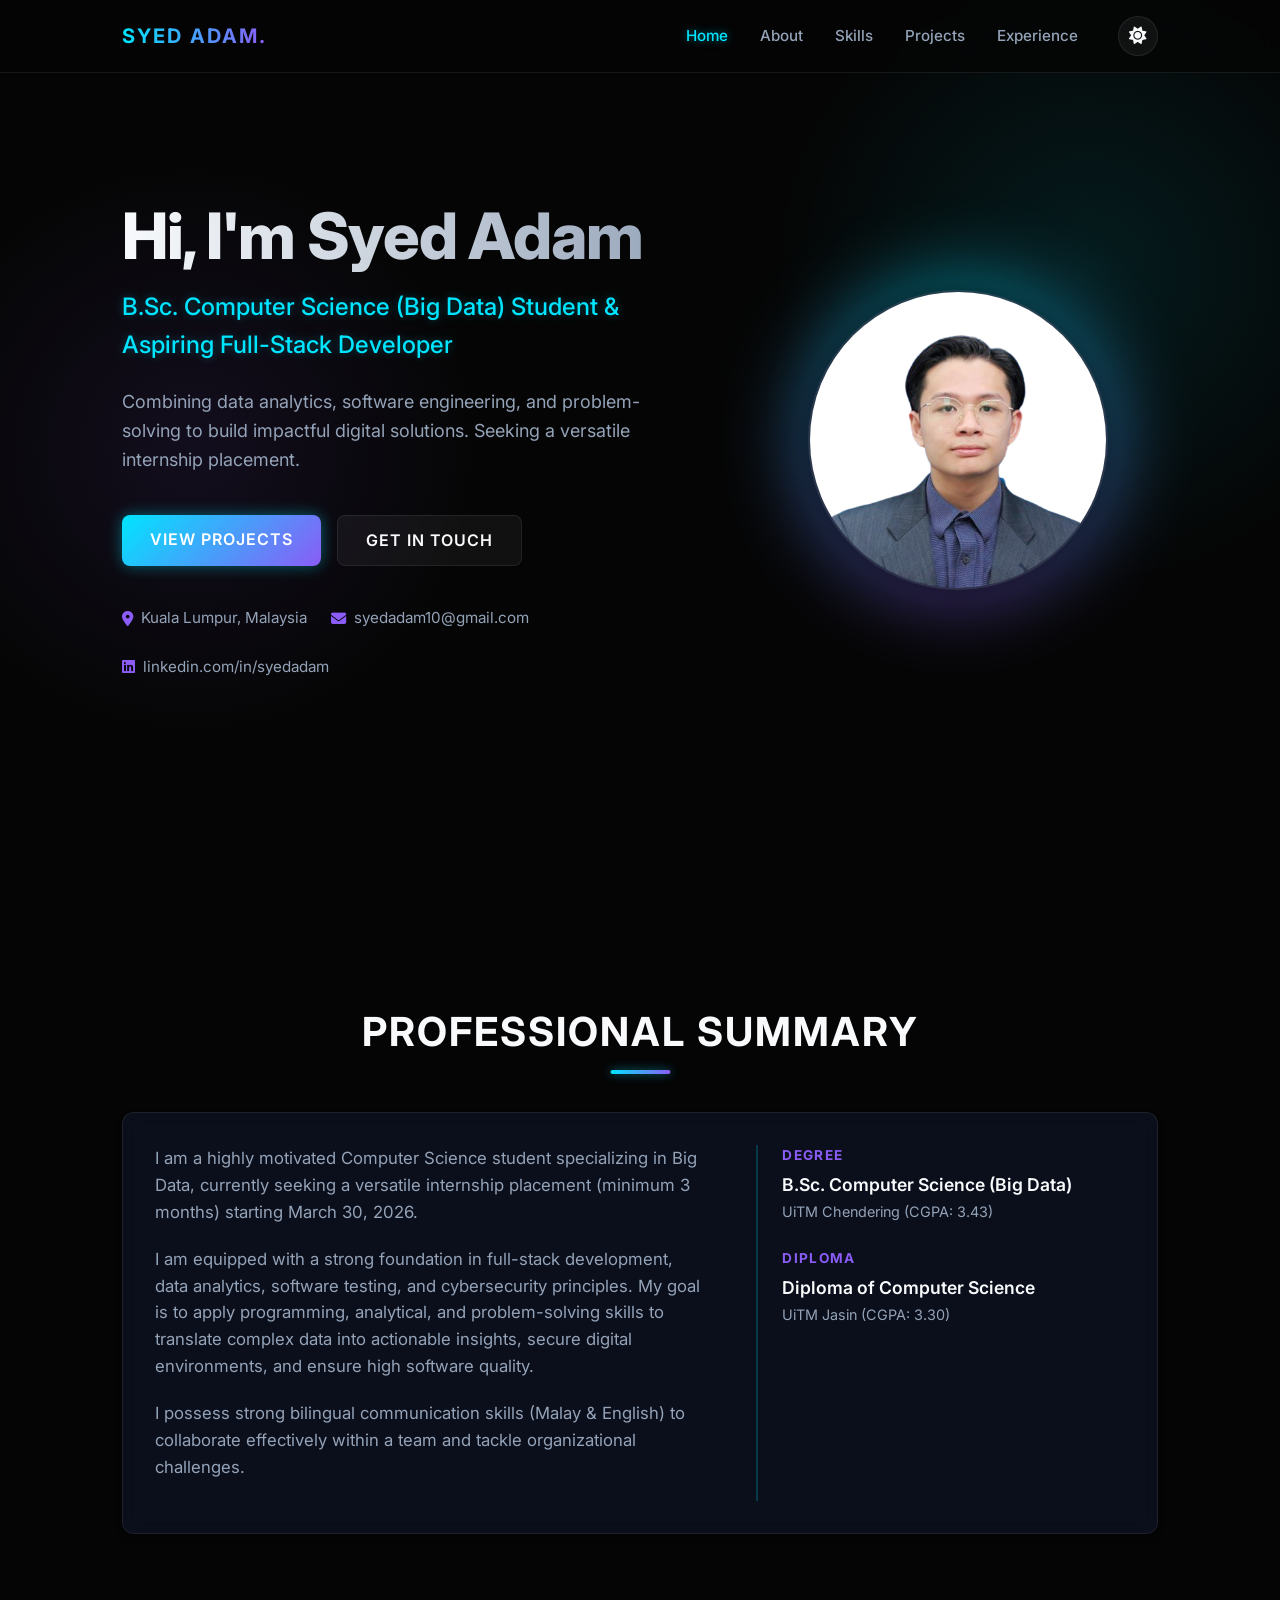
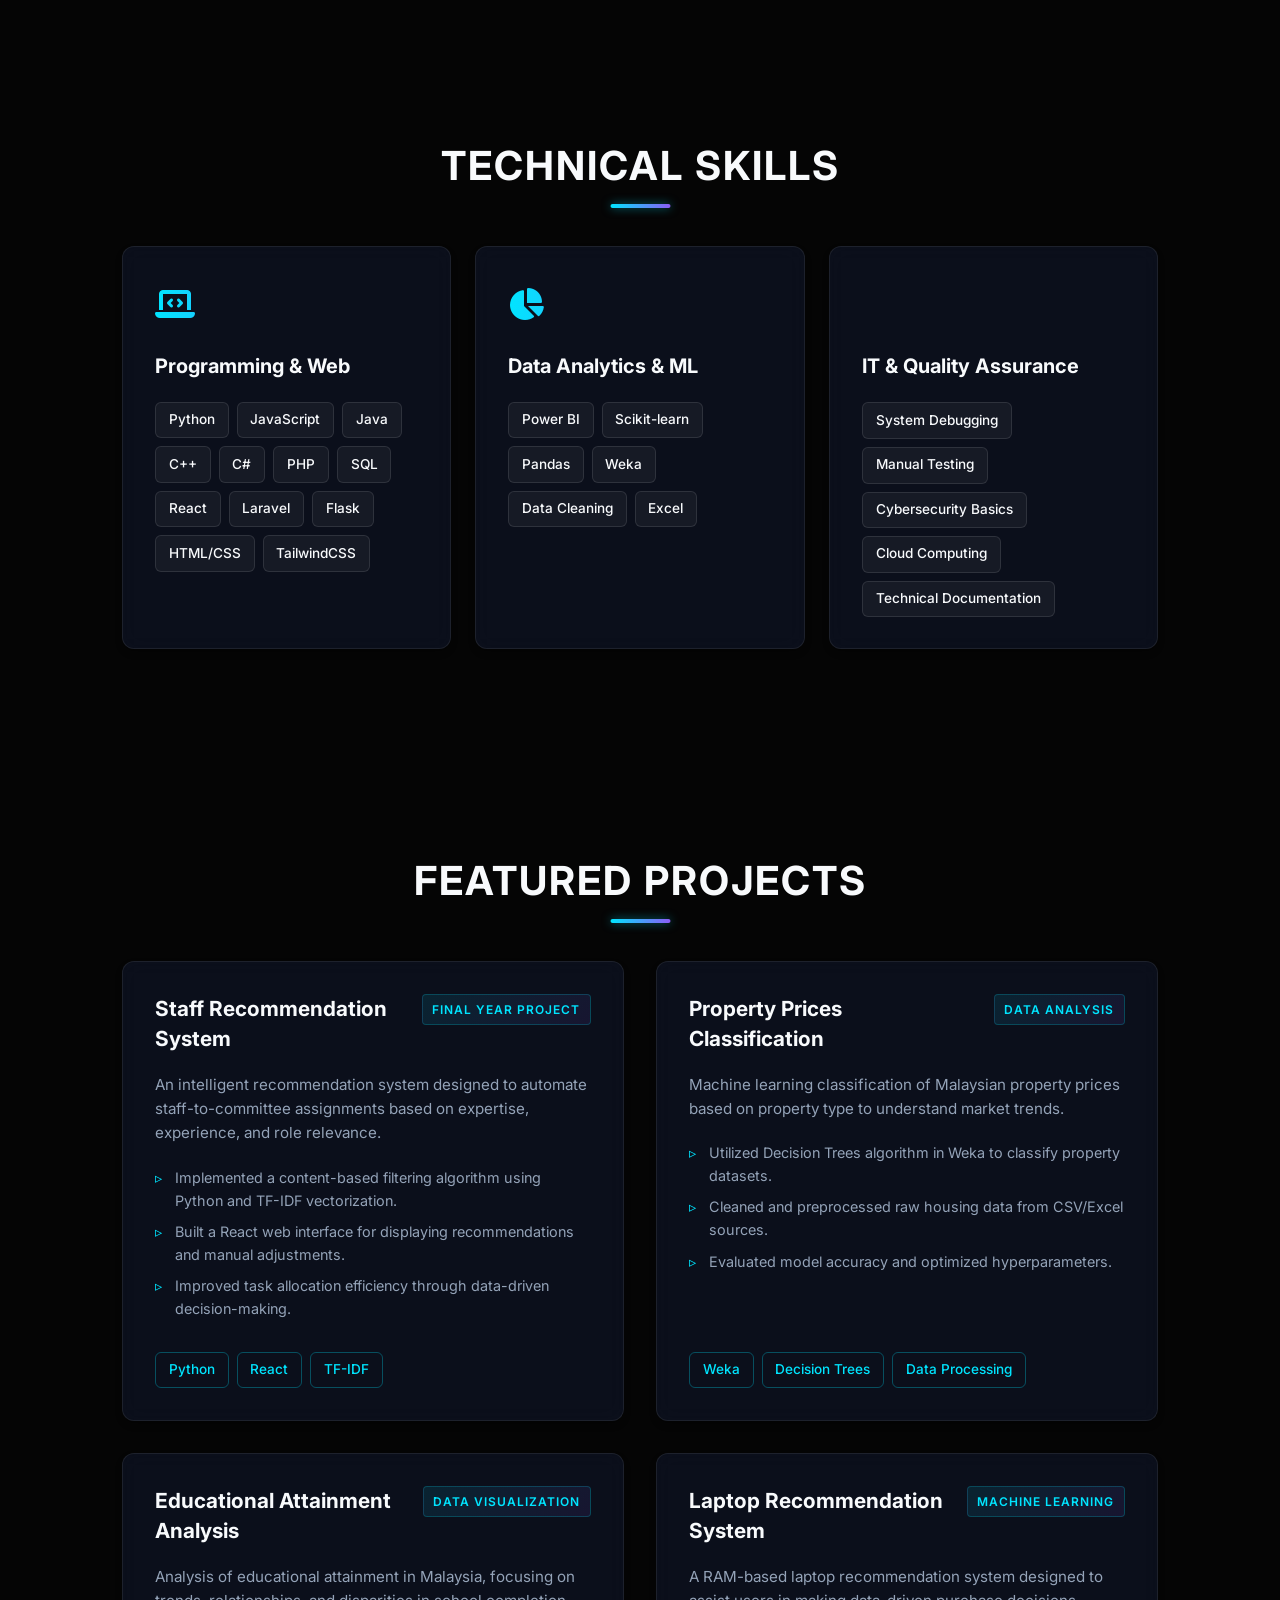
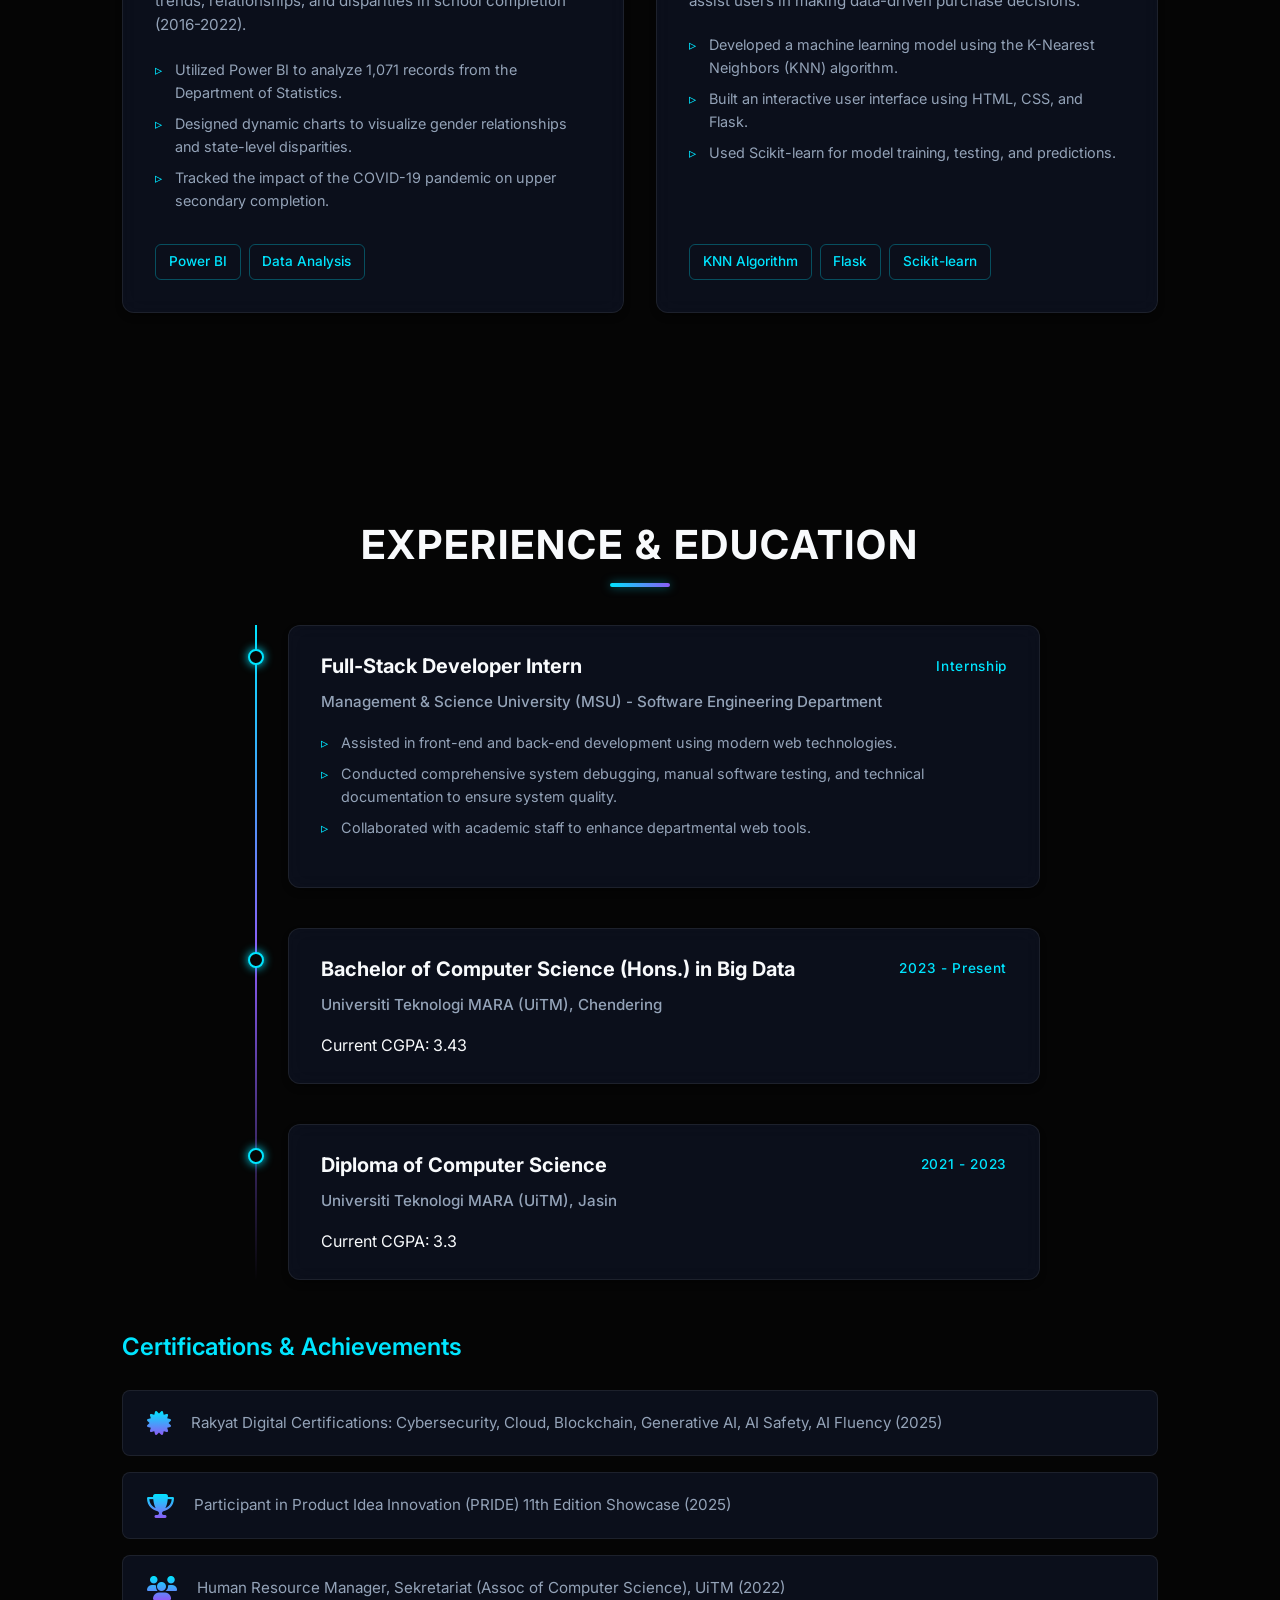
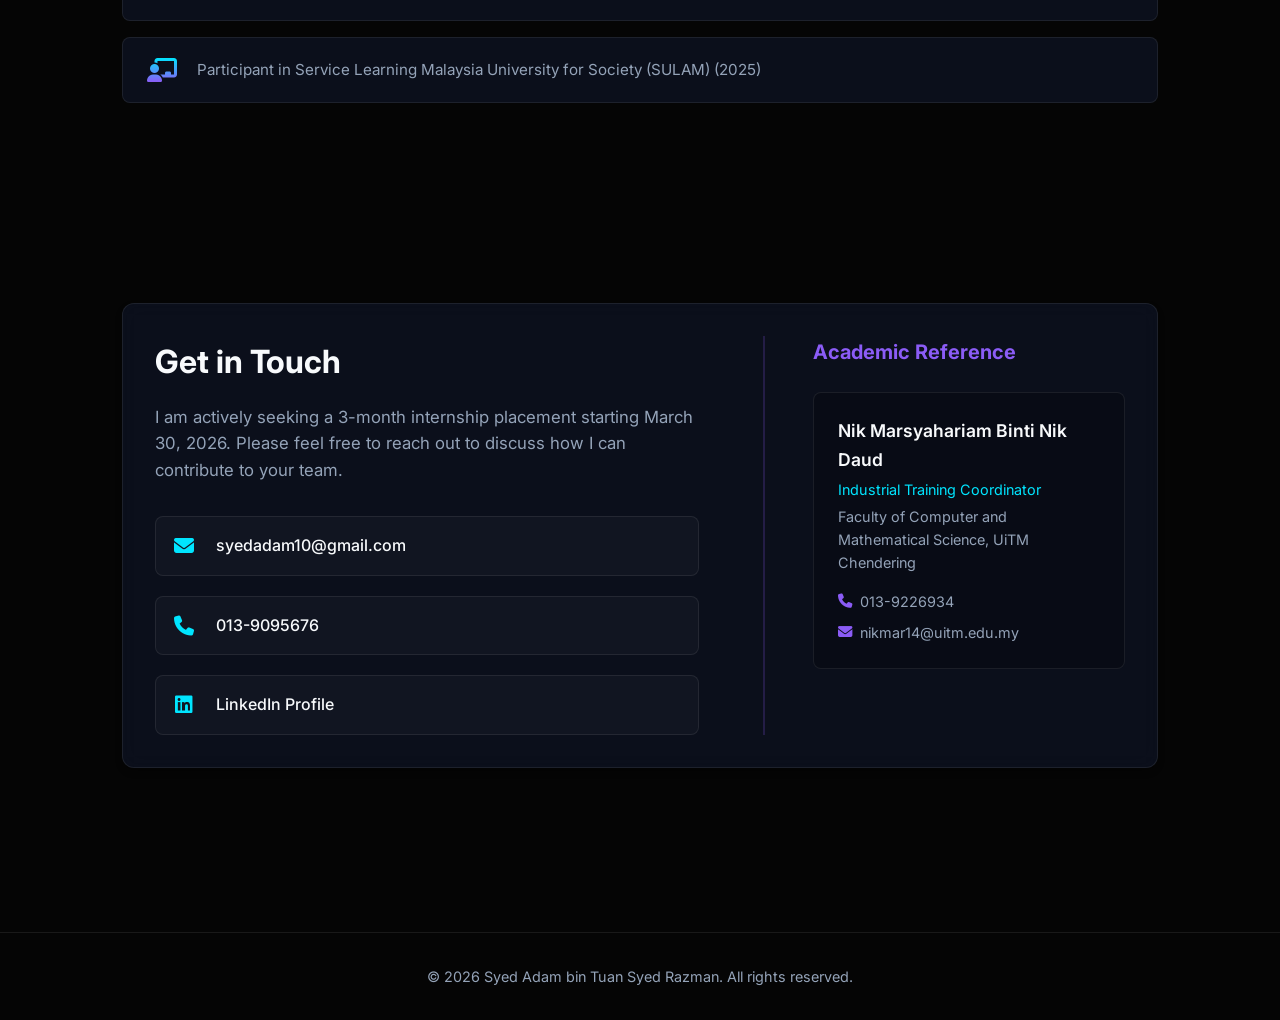
==== SyedPortfolio.html @ fad64c7c "Initial portfolio commit" ====
<!DOCTYPE html>
<html lang="en">

<head>
    <meta charset="UTF-8">
    <meta name="viewport" content="width=device-width, initial-scale=1.0">
    <title>Syed Adam | Software Engineer Portfolio</title>
    <link rel="preconnect" href="https://fonts.googleapis.com">
    <link rel="preconnect" href="https://fonts.gstatic.com" crossorigin>
    <link href="https://fonts.googleapis.com/css2?family=Inter:wght@300;400;500;600;700&display=swap" rel="stylesheet">
    <link rel="stylesheet" href="style.css">
    <link rel="stylesheet" href="https://cdnjs.cloudflare.com/ajax/libs/font-awesome/6.4.0/css/all.min.css">
</head>

<body>
    <nav class="navbar">
        <div class="nav-container">
            <div class="nav-logo">Syed Adam.</div>
            <div class="nav-menu">
                <ul class="nav-links">
                    <li><a href="#home" class="nav-item active" data-target="home">Home</a></li>
                    <li><a href="#about" class="nav-item" data-target="about">About</a></li>
                    <li><a href="#skills" class="nav-item" data-target="skills">Skills</a></li>
                    <li><a href="#projects" class="nav-item" data-target="projects">Projects</a></li>
                    <li><a href="#experience" class="nav-item" data-target="experience">Experience</a></li>
                </ul>
                <button id="theme-toggle" class="theme-toggle-btn" aria-label="Toggle Theme">
                    <i class="fa-solid fa-sun"></i>
                </button>
            </div>
        </div>
    </nav>

    <main class="container">

        <!-- HOME SECTION -->
        <section id="home" class="section hero-section">
            <div class="hero-container">
                <div class="hero-content">
                    <h1 class="hero-title">Hi, I'm Syed Adam</h1>
                    <h2 class="hero-subtitle">B.Sc. Computer Science (Big Data) Student & Aspiring Full-Stack Developer
                    </h2>
                    <p class="hero-description">
                        Combining data analytics, software engineering, and problem-solving to build impactful digital
                        solutions. Seeking a versatile internship placement.
                    </p>
                    <div class="hero-actions">
                        <a href="#projects" class="btn btn-primary">View Projects</a>
                        <a href="#contact" class="btn btn-secondary">Get in Touch</a>
                    </div>
                    <div class="hero-contact-info">
                        <span><i class="fa-solid fa-location-dot"></i> Kuala Lumpur, Malaysia</span>
                        <span><i class="fa-solid fa-envelope"></i> syedadam10@gmail.com</span>
                        <span><i class="fa-brands fa-linkedin"></i> linkedin.com/in/syedadam</span>
                    </div>
                </div>
                <div class="hero-image-wrapper">
                    <div class="hero-glow"></div>
                    <img src="Syed Picture.png" alt="Syed Adam" class="hero-profile-img"
                        onerror="this.src='https://ui-avatars.com/api/?name=Syed+Adam&background=0f172a&color=00e5ff&size=300'">
                </div>
            </div>
        </section>

        <!-- ABOUT SECTION -->
        <section id="about" class="section">
            <h2 class="section-title">Professional Summary</h2>
            <div class="card about-card">
                <div class="about-grid">
                    <div class="about-text">
                        <p>I am a highly motivated Computer Science student specializing in Big Data, currently seeking
                            a versatile internship placement (minimum 3 months) starting March 30, 2026.</p>
                        <p>I am equipped with a strong foundation in full-stack development, data analytics, software
                            testing, and cybersecurity principles. My goal is to apply programming, analytical, and
                            problem-solving skills to translate complex data into actionable insights, secure digital
                            environments, and ensure high software quality.</p>
                        <p>I possess strong bilingual communication skills (Malay & English) to collaborate effectively
                            within a team and tackle organizational challenges.</p>
                    </div>
                    <div class="about-stats">
                        <div class="stat-item">
                            <h3>Degree</h3>
                            <p>B.Sc. Computer Science (Big Data)</p>
                            <span>UiTM Chendering (CGPA: 3.43)</span>
                        </div>
                        <div class="stat-item">
                            <h3>Diploma</h3>
                            <p>Diploma of Computer Science</p>
                            <span>UiTM Jasin (CGPA: 3.30)</span>
                        </div>
                    </div>
                </div>
            </div>
        </section>

        <!-- SKILLS SECTION -->
        <section id="skills" class="section">
            <h2 class="section-title">Technical Skills</h2>
            <div class="skills-grid">
                <div class="card skill-card">
                    <div class="skill-icon"><i class="fa-solid fa-laptop-code"></i></div>
                    <h3>Programming & Web</h3>
                    <div class="tags">
                        <span class="tag">Python</span><span class="tag">JavaScript</span><span class="tag">Java</span>
                        <span class="tag">C++</span><span class="tag">C#</span><span class="tag">PHP</span>
                        <span class="tag">SQL</span><span class="tag">React</span><span class="tag">Laravel</span>
                        <span class="tag">Flask</span><span class="tag">HTML/CSS</span><span
                            class="tag">TailwindCSS</span>
                    </div>
                </div>
                <div class="card skill-card">
                    <div class="skill-icon"><i class="fa-solid fa-chart-pie"></i></div>
                    <h3>Data Analytics & ML</h3>
                    <div class="tags">
                        <span class="tag">Power BI</span><span class="tag">Scikit-learn</span>
                        <span class="tag">Pandas</span><span class="tag">Weka</span>
                        <span class="tag">Data Cleaning</span><span class="tag">Excel</span>
                    </div>
                </div>
                <div class="card skill-card">
                    <div class="skill-icon"><i class="fa-solid fa-shield-check"></i></div>
                    <h3>IT & Quality Assurance</h3>
                    <div class="tags">
                        <span class="tag">System Debugging</span><span class="tag">Manual Testing</span>
                        <span class="tag">Cybersecurity Basics</span><span class="tag">Cloud Computing</span>
                        <span class="tag">Technical Documentation</span>
                    </div>
                </div>
            </div>
        </section>

        <!-- PROJECTS SECTION -->
        <section id="projects" class="section">
            <h2 class="section-title">Featured Projects</h2>
            <div class="projects-grid">
                <div class="card project-card">
                    <div class="project-header">
                        <h3>Staff Recommendation System</h3>
                        <span class="project-role">Final Year Project</span>
                    </div>
                    <p class="project-desc">An intelligent recommendation system designed to automate staff-to-committee
                        assignments based on expertise, experience, and role relevance.</p>
                    <ul class="project-features">
                        <li>Implemented a content-based filtering algorithm using Python and TF-IDF vectorization.</li>
                        <li>Built a React web interface for displaying recommendations and manual adjustments.</li>
                        <li>Improved task allocation efficiency through data-driven decision-making.</li>
                    </ul>
                    <div class="tags mt-auto">
                        <span class="tag outline">Python</span><span class="tag outline">React</span><span
                            class="tag outline">TF-IDF</span>
                    </div>
                </div>

                <div class="card project-card">
                    <div class="project-header">
                        <h3>Property Prices Classification</h3>
                        <span class="project-role">Data Analysis</span>
                    </div>
                    <p class="project-desc">Machine learning classification of Malaysian property prices based on
                        property type to understand market trends.</p>
                    <ul class="project-features">
                        <li>Utilized Decision Trees algorithm in Weka to classify property datasets.</li>
                        <li>Cleaned and preprocessed raw housing data from CSV/Excel sources.</li>
                        <li>Evaluated model accuracy and optimized hyperparameters.</li>
                    </ul>
                    <div class="tags mt-auto">
                        <span class="tag outline">Weka</span><span class="tag outline">Decision Trees</span><span
                            class="tag outline">Data Processing</span>
                    </div>
                </div>

                <div class="card project-card">
                    <div class="project-header">
                        <h3>Educational Attainment Analysis</h3>
                        <span class="project-role">Data Visualization</span>
                    </div>
                    <p class="project-desc">Analysis of educational attainment in Malaysia, focusing on trends,
                        relationships, and disparities in school completion (2016-2022).</p>
                    <ul class="project-features">
                        <li>Utilized Power BI to analyze 1,071 records from the Department of Statistics.</li>
                        <li>Designed dynamic charts to visualize gender relationships and state-level disparities.</li>
                        <li>Tracked the impact of the COVID-19 pandemic on upper secondary completion.</li>
                    </ul>
                    <div class="tags mt-auto">
                        <span class="tag outline">Power BI</span><span class="tag outline">Data Analysis</span>
                    </div>
                </div>

                <div class="card project-card">
                    <div class="project-header">
                        <h3>Laptop Recommendation System</h3>
                        <span class="project-role">Machine Learning</span>
                    </div>
                    <p class="project-desc">A RAM-based laptop recommendation system designed to assist users in making
                        data-driven purchase decisions.</p>
                    <ul class="project-features">
                        <li>Developed a machine learning model using the K-Nearest Neighbors (KNN) algorithm.</li>
                        <li>Built an interactive user interface using HTML, CSS, and Flask.</li>
                        <li>Used Scikit-learn for model training, testing, and predictions.</li>
                    </ul>
                    <div class="tags mt-auto">
                        <span class="tag outline">KNN Algorithm</span><span class="tag outline">Flask</span><span
                            class="tag outline">Scikit-learn</span>
                    </div>
                </div>
            </div>
        </section>

        <!-- EXPERIENCE SECTION -->
        <section id="experience" class="section">
            <h2 class="section-title">Experience & Education</h2>

            <div class="timeline">
                <div class="timeline-item">
                    <div class="timeline-marker"></div>
                    <div class="card timeline-content">
                        <div class="timeline-header">
                            <h3>Full-Stack Developer Intern</h3>
                            <span class="timeline-date">Internship</span>
                        </div>
                        <p class="timeline-organization">Management & Science University (MSU) - Software Engineering
                            Department</p>
                        <ul class="project-features">
                            <li>Assisted in front-end and back-end development using modern web technologies.</li>
                            <li>Conducted comprehensive system debugging, manual software testing, and technical
                                documentation to ensure system quality.</li>
                            <li>Collaborated with academic staff to enhance departmental web tools.</li>
                        </ul>
                    </div>
                </div>

                <div class="timeline-item">
                    <div class="timeline-marker"></div>
                    <div class="card timeline-content">
                        <div class="timeline-header">
                            <h3>Bachelor of Computer Science (Hons.) in Big Data</h3>
                            <span class="timeline-date">2023 - Present</span>
                        </div>
                        <p class="timeline-organization">Universiti Teknologi MARA (UiTM), Chendering</p>
                        <p>Current CGPA: 3.43</p>
                    </div>
                </div>

                <div class="timeline-item">
                    <div class="timeline-marker"></div>
                    <div class="card timeline-content">
                        <div class="timeline-header">
                            <h3>Diploma of Computer Science</h3>
                            <span class="timeline-date">2021 - 2023</span>
                        </div>
                        <p class="timeline-organization">Universiti Teknologi MARA (UiTM), Jasin</p>
                        <p>Current CGPA: 3.3</p>
                    </div>
                </div>
            </div>

            <div class="achievements-container mt-4">
                <h3 class="subsection-title">Certifications & Achievements</h3>
                <div class="cert-grid">
                    <div class="cert-card">
                        <i class="fa-solid fa-certificate text-primary"></i>
                        <span>Rakyat Digital Certifications: Cybersecurity, Cloud, Blockchain, Generative AI, AI Safety,
                            AI Fluency (2025)</span>
                    </div>
                    <div class="cert-card">
                        <i class="fa-solid fa-trophy text-primary"></i>
                        <span>Participant in Product Idea Innovation (PRIDE) 11th Edition Showcase (2025)</span>
                    </div>
                    <div class="cert-card">
                        <i class="fa-solid fa-users text-primary"></i>
                        <span>Human Resource Manager, Sekretariat (Assoc of Computer Science), UiTM (2022)</span>
                    </div>
                    <div class="cert-card">
                        <i class="fa-solid fa-chalkboard-user text-primary"></i>
                        <span>Participant in Service Learning Malaysia University for Society (SULAM) (2025)</span>
                    </div>
                </div>
            </div>
        </section>

        <!-- CONTACT SECTION -->
        <section id="contact" class="section">
            <div class="contact-box card">
                <div class="contact-info">
                    <h2>Get in Touch</h2>
                    <p>I am actively seeking a 3-month internship placement starting March 30, 2026. Please feel free to
                        reach out to discuss how I can contribute to your team.</p>

                    <div class="contact-methods">
                        <a href="mailto:syedadam10@gmail.com" class="contact-method">
                            <i class="fa-solid fa-envelope"></i>
                            <span>syedadam10@gmail.com</span>
                        </a>
                        <div class="contact-method">
                            <i class="fa-solid fa-phone"></i>
                            <span>013-9095676</span>
                        </div>
                        <a href="https://linkedin.com/in/syedadam" class="contact-method">
                            <i class="fa-brands fa-linkedin"></i>
                            <span>LinkedIn Profile</span>
                        </a>
                    </div>
                </div>

                <div class="reference-info">
                    <h3>Academic Reference</h3>
                    <div class="ref-card">
                        <p class="ref-name">Nik Marsyahariam Binti Nik Daud</p>
                        <p class="ref-title">Industrial Training Coordinator</p>
                        <p class="ref-org">Faculty of Computer and Mathematical Science, UiTM Chendering</p>
                        <div class="ref-contact">
                            <span><i class="fa-solid fa-phone"></i> 013-9226934</span>
                            <span><i class="fa-solid fa-envelope"></i> nikmar14@uitm.edu.my</span>
                        </div>
                    </div>
                </div>
            </div>
        </section>

    </main>

    <footer class="footer">
        <div class="container footer-content">
            <p>&copy; 2026 Syed Adam bin Tuan Syed Razman. All rights reserved.</p>
        </div>
    </footer>

    <script src="script.js"></script>
</body>

</html>
---- style.css ----
:root {
    --bg-color: #050505;
    --surface-color: rgba(15, 23, 42, 0.6);
    --text-primary: #f8fafc;
    --text-secondary: #94a3b8;
    --primary-color: #00e5ff;
    --primary-hover: #00b4cc;
    --accent-color: #8b5cf6;
    --border-color: rgba(255, 255, 255, 0.08);
    --shadow-sm: 0 4px 6px rgba(0, 0, 0, 0.3);
    --shadow-md: 0 10px 15px -3px rgba(0, 0, 0, 0.5), 0 0 15px rgba(0, 229, 255, 0.1);
    --font-family: 'Inter', system-ui, -apple-system, sans-serif;
}

[data-theme="light"] {
    --bg-color: #f1f5f9;
    --surface-color: rgba(255, 255, 255, 0.7);
    --text-primary: #0f172a;
    --text-secondary: #475569;
    --primary-color: #0ea5e9;
    --primary-hover: #0284c7;
    --accent-color: #8b5cf6;
    --border-color: rgba(0, 0, 0, 0.08);
    --shadow-sm: 0 4px 6px rgba(0, 0, 0, 0.05);
    --shadow-md: 0 10px 15px -3px rgba(0, 0, 0, 0.1), 0 0 15px rgba(14, 165, 233, 0.15);
}

* {
    margin: 0;
    padding: 0;
    box-sizing: border-box;
    scroll-behavior: smooth;
}

body {
    background-color: var(--bg-color);
    background-image:
        radial-gradient(circle at 15% 50%, rgba(139, 92, 246, 0.1), transparent 25%),
        radial-gradient(circle at 85% 30%, rgba(0, 229, 255, 0.1), transparent 25%);
    background-attachment: fixed;
    color: var(--text-primary);
    font-family: var(--font-family);
    line-height: 1.6;
    -webkit-font-smoothing: antialiased;
    transition: background-color 0.5s ease, color 0.5s ease;
}

[data-theme="light"] body {
    background-image:
        radial-gradient(circle at 15% 50%, rgba(139, 92, 246, 0.05), transparent 25%),
        radial-gradient(circle at 85% 30%, rgba(14, 165, 233, 0.05), transparent 25%);
}

/* Navbar */
.navbar {
    position: fixed;
    top: 0;
    width: 100%;
    background-color: rgba(5, 5, 5, 0.7);
    backdrop-filter: blur(12px);
    -webkit-backdrop-filter: blur(12px);
    border-bottom: 1px solid var(--border-color);
    z-index: 100;
    transition: background-color 0.5s ease;
}

[data-theme="light"] .navbar {
    background-color: rgba(255, 255, 255, 0.7);
}

.nav-container {
    max-width: 1100px;
    margin: 0 auto;
    padding: 1rem 2rem;
    display: flex;
    justify-content: space-between;
    align-items: center;
}

.nav-logo {
    font-size: 1.25rem;
    font-weight: 700;
    color: var(--text-primary);
    text-transform: uppercase;
    letter-spacing: 2px;
    background: linear-gradient(to right, var(--primary-color), var(--accent-color));
    -webkit-background-clip: text;
    -webkit-text-fill-color: transparent;
}

.nav-menu {
    display: flex;
    align-items: center;
    gap: 2.5rem;
}

.nav-links {
    list-style: none;
    display: flex;
    gap: 2rem;
}

.nav-item {
    text-decoration: none;
    color: var(--text-secondary);
    font-weight: 500;
    font-size: 0.95rem;
    transition: color 0.3s ease, text-shadow 0.3s ease;
}

.nav-item:hover,
.nav-item.active {
    color: var(--primary-color);
    text-shadow: 0 0 8px rgba(0, 229, 255, 0.5);
}

[data-theme="light"] .nav-item:hover,
[data-theme="light"] .nav-item.active {
    text-shadow: none;
}

/* Theme Toggle Button */
.theme-toggle-btn {
    background: rgba(255, 255, 255, 0.05);
    border: 1px solid var(--border-color);
    color: var(--text-primary);
    width: 40px;
    height: 40px;
    border-radius: 50%;
    display: flex;
    justify-content: center;
    align-items: center;
    cursor: pointer;
    transition: all 0.3s ease;
    font-size: 1.1rem;
}

.theme-toggle-btn:hover {
    color: var(--primary-color);
    border-color: var(--primary-color);
    box-shadow: 0 0 10px rgba(0, 229, 255, 0.3);
}

[data-theme="light"] .theme-toggle-btn {
    background: rgba(0, 0, 0, 0.03);
}

[data-theme="light"] .theme-toggle-btn:hover {
    box-shadow: 0 0 10px rgba(14, 165, 233, 0.2);
}

/* Container & Sections */
.container {
    max-width: 1100px;
    margin: 0 auto;
    padding: 0 2rem;
}

.section {
    padding: 100px 0;
    min-height: auto;
    opacity: 0;
    transform: translateY(20px);
    transition: opacity 0.8s cubic-bezier(0.16, 1, 0.3, 1), transform 0.8s cubic-bezier(0.16, 1, 0.3, 1);
}

.section.visible {
    opacity: 1;
    transform: translateY(0);
}

.section-title {
    font-size: 2.5rem;
    font-weight: 700;
    margin-bottom: 3rem;
    color: var(--text-primary);
    text-align: center;
    text-transform: uppercase;
    letter-spacing: 2px;
    position: relative;
    display: inline-block;
    left: 50%;
    transform: translateX(-50%);
}

.section-title::after {
    content: '';
    position: absolute;
    bottom: -10px;
    left: 50%;
    transform: translateX(-50%);
    width: 60px;
    height: 4px;
    background: linear-gradient(to right, var(--primary-color), var(--accent-color));
    border-radius: 2px;
    box-shadow: 0 0 10px rgba(0, 229, 255, 0.5);
}

[data-theme="light"] .section-title::after {
    box-shadow: none;
}

.subsection-title {
    font-size: 1.5rem;
    font-weight: 600;
    margin-bottom: 1.5rem;
    color: var(--primary-color);
}

/* Cards (Glassmorphism) */
.card {
    background-color: var(--surface-color);
    backdrop-filter: blur(10px);
    -webkit-backdrop-filter: blur(10px);
    border: 1px solid var(--border-color);
    border-radius: 12px;
    padding: 2rem;
    box-shadow: var(--shadow-sm);
    transition: all 0.4s ease;
    position: relative;
    overflow: hidden;
}

.card::before {
    content: '';
    position: absolute;
    top: 0;
    left: 0;
    right: 0;
    bottom: 0;
    background: linear-gradient(135deg, rgba(255, 255, 255, 0.05), transparent);
    opacity: 0;
    transition: opacity 0.4s ease;
    z-index: 0;
    pointer-events: none;
}

[data-theme="light"] .card::before {
    background: linear-gradient(135deg, rgba(0, 0, 0, 0.02), transparent);
}

.card:hover {
    border-color: rgba(0, 229, 255, 0.3);
    box-shadow: 0 10px 30px rgba(0, 0, 0, 0.5), 0 0 15px rgba(0, 229, 255, 0.1);
    transform: translateY(-5px);
}

[data-theme="light"] .card:hover {
    border-color: var(--primary-color);
    box-shadow: 0 10px 25px rgba(0, 0, 0, 0.05);
}

.card:hover::before {
    opacity: 1;
}

.card>* {
    position: relative;
    z-index: 1;
}

/* Typography Utilities */
.text-primary {
    color: var(--primary-color);
}

.mt-4 {
    margin-top: 3rem;
}

.mt-auto {
    margin-top: auto;
}

/* Hero Section */
.hero-section {
    min-height: 100vh;
    display: flex;
    align-items: center;
    padding-top: 80px;
}

.hero-container {
    display: flex;
    align-items: center;
    justify-content: space-between;
    gap: 4rem;
    width: 100%;
}

.hero-content {
    flex: 1;
    max-width: 600px;
}

.hero-title {
    font-size: 4rem;
    font-weight: 800;
    letter-spacing: -0.02em;
    line-height: 1.1;
    margin-bottom: 1rem;
    background: linear-gradient(to right, var(--text-primary), var(--text-secondary));
    -webkit-background-clip: text;
    -webkit-text-fill-color: transparent;
}

.hero-subtitle {
    font-size: 1.5rem;
    font-weight: 500;
    color: var(--primary-color);
    margin-bottom: 1.5rem;
    text-shadow: 0 0 10px rgba(0, 229, 255, 0.3);
}

[data-theme="light"] .hero-subtitle {
    text-shadow: none;
}

.hero-description {
    font-size: 1.125rem;
    color: var(--text-secondary);
    margin-bottom: 2.5rem;
    max-width: 600px;
}

.hero-actions {
    display: flex;
    gap: 1rem;
    margin-bottom: 2.5rem;
}

.btn {
    display: inline-block;
    padding: 0.75rem 1.75rem;
    border-radius: 8px;
    font-weight: 600;
    text-decoration: none;
    transition: all 0.3s ease;
    font-size: 1rem;
    text-transform: uppercase;
    letter-spacing: 1px;
}

.btn-primary {
    background: linear-gradient(135deg, var(--primary-color), var(--accent-color));
    color: #fff;
    border: none;
    box-shadow: 0 0 15px rgba(0, 229, 255, 0.4);
}

[data-theme="light"] .btn-primary {
    box-shadow: 0 4px 15px rgba(14, 165, 233, 0.3);
}

.btn-primary:hover {
    box-shadow: 0 0 25px rgba(0, 229, 255, 0.6);
    transform: translateY(-2px);
    color: #fff;
}

[data-theme="light"] .btn-primary:hover {
    box-shadow: 0 6px 20px rgba(14, 165, 233, 0.4);
}

.btn-secondary {
    background-color: rgba(255, 255, 255, 0.05);
    color: var(--text-primary);
    border: 1px solid var(--border-color);
    backdrop-filter: blur(5px);
}

.btn-secondary:hover {
    background-color: rgba(255, 255, 255, 0.1);
    border-color: var(--primary-color);
    color: var(--primary-color);
    transform: translateY(-2px);
    box-shadow: 0 0 15px rgba(0, 229, 255, 0.2);
}

[data-theme="light"] .btn-secondary {
    background-color: rgba(0, 0, 0, 0.03);
}

[data-theme="light"] .btn-secondary:hover {
    background-color: rgba(0, 0, 0, 0.05);
    box-shadow: none;
}

.hero-contact-info {
    display: flex;
    flex-wrap: wrap;
    gap: 1.5rem;
    color: var(--text-secondary);
    font-size: 0.95rem;
}

.hero-contact-info span {
    display: flex;
    align-items: center;
    gap: 0.5rem;
    transition: color 0.3s ease;
}

.hero-contact-info span:hover {
    color: var(--primary-color);
}

.hero-contact-info i {
    color: var(--accent-color);
}

/* Hero Image Wrapper */
.hero-image-wrapper {
    position: relative;
    flex: 1;
    display: flex;
    justify-content: center;
    align-items: center;
    max-width: 400px;
}

.hero-glow {
    position: absolute;
    width: 320px;
    height: 320px;
    background: conic-gradient(from 0deg, var(--primary-color), var(--accent-color), var(--primary-color));
    border-radius: 50%;
    z-index: 0;
    filter: blur(40px);
    opacity: 0.5;
    animation: spinGlow 10s linear infinite;
}

[data-theme="light"] .hero-glow {
    opacity: 0.2;
}

.hero-profile-img {
    position: relative;
    width: 300px;
    height: 300px;
    border-radius: 50%;
    object-fit: cover;
    z-index: 1;
    border: 2px solid rgba(255, 255, 255, 0.1);
    box-shadow: 0 0 20px rgba(0, 0, 0, 0.5);
    background-color: var(--surface-color);
}

[data-theme="light"] .hero-profile-img {
    border: 2px solid var(--border-color);
    box-shadow: 0 10px 25px rgba(0, 0, 0, 0.1);
}

@keyframes spinGlow {
    0% {
        transform: rotate(0deg);
    }

    100% {
        transform: rotate(360deg);
    }
}

/* About Section */
.about-grid {
    display: grid;
    grid-template-columns: 3fr 2fr;
    gap: 3rem;
}

.about-text p {
    margin-bottom: 1.25rem;
    color: var(--text-secondary);
    font-size: 1.05rem;
}

.about-stats {
    display: flex;
    flex-direction: column;
    gap: 1.5rem;
    border-left: 2px solid rgba(0, 229, 255, 0.2);
    padding-left: 1.5rem;
}

[data-theme="light"] .about-stats {
    border-left-color: var(--border-color);
}

.stat-item h3 {
    font-size: 0.85rem;
    text-transform: uppercase;
    letter-spacing: 0.1em;
    color: var(--accent-color);
    margin-bottom: 0.25rem;
}

.stat-item p {
    font-weight: 600;
    font-size: 1.1rem;
    color: var(--text-primary);
}

.stat-item span {
    font-size: 0.9rem;
    color: var(--text-secondary);
}

/* Skills Section */
.skills-grid {
    display: grid;
    grid-template-columns: repeat(auto-fit, minmax(300px, 1fr));
    gap: 1.5rem;
}

.skill-card {
    display: flex;
    flex-direction: column;
}

.skill-icon {
    font-size: 2rem;
    background: linear-gradient(to right, var(--primary-color), var(--accent-color));
    -webkit-background-clip: text;
    -webkit-text-fill-color: transparent;
    margin-bottom: 1.25rem;
    display: inline-block;
}

.skill-card h3 {
    font-size: 1.25rem;
    margin-bottom: 1.25rem;
    color: var(--text-primary);
}

.tags {
    display: flex;
    flex-wrap: wrap;
    gap: 0.5rem;
}

.tag {
    background-color: rgba(255, 255, 255, 0.05);
    color: var(--text-primary);
    padding: 0.4rem 0.8rem;
    border-radius: 6px;
    font-size: 0.85rem;
    font-weight: 500;
    border: 1px solid rgba(255, 255, 255, 0.1);
    transition: all 0.3s ease;
}

[data-theme="light"] .tag {
    background-color: rgba(0, 0, 0, 0.03);
    border-color: rgba(0, 0, 0, 0.1);
}

.tag:hover {
    background-color: rgba(0, 229, 255, 0.1);
    border-color: var(--primary-color);
    color: var(--primary-color);
    box-shadow: 0 0 10px rgba(0, 229, 255, 0.2);
}

[data-theme="light"] .tag:hover {
    box-shadow: none;
    background-color: rgba(14, 165, 233, 0.1);
}

.tag.outline {
    background-color: transparent;
    color: var(--primary-color);
    border-color: rgba(0, 229, 255, 0.3);
}

[data-theme="light"] .tag.outline {
    border-color: var(--primary-color);
}

.tag.outline:hover {
    background-color: rgba(0, 229, 255, 0.1);
    box-shadow: 0 0 10px rgba(0, 229, 255, 0.2);
}

[data-theme="light"] .tag.outline:hover {
    box-shadow: none;
    background-color: rgba(14, 165, 233, 0.1);
}

/* Projects Section */
.projects-grid {
    display: grid;
    grid-template-columns: repeat(auto-fit, minmax(350px, 1fr));
    gap: 2rem;
}

.project-card {
    display: flex;
    flex-direction: column;
    height: 100%;
}

.project-header {
    display: flex;
    justify-content: space-between;
    align-items: flex-start;
    margin-bottom: 1.25rem;
}

.project-header h3 {
    font-size: 1.3rem;
    line-height: 1.4;
    color: var(--text-primary);
}

.project-role {
    font-size: 0.75rem;
    padding: 0.3rem 0.6rem;
    background: linear-gradient(135deg, rgba(0, 229, 255, 0.1), rgba(139, 92, 246, 0.1));
    color: var(--primary-color);
    border: 1px solid rgba(0, 229, 255, 0.2);
    border-radius: 4px;
    font-weight: 600;
    white-space: nowrap;
    margin-left: 1rem;
    text-transform: uppercase;
    letter-spacing: 1px;
}

[data-theme="light"] .project-role {
    border-color: rgba(14, 165, 233, 0.2);
}

.project-desc {
    color: var(--text-secondary);
    margin-bottom: 1.25rem;
    font-size: 0.95rem;
}

.project-features {
    padding-left: 1.25rem;
    margin-bottom: 1.5rem;
    color: var(--text-secondary);
    font-size: 0.9rem;
}

.project-features li {
    margin-bottom: 0.5rem;
    position: relative;
    list-style-type: none;
}

.project-features li::before {
    content: '▹';
    position: absolute;
    left: -1.25rem;
    color: var(--primary-color);
}

/* Experience / Timeline Section */
.timeline {
    position: relative;
    max-width: 800px;
    margin: 0 auto;
}

.timeline::before {
    content: '';
    position: absolute;
    top: 0;
    bottom: 0;
    left: 15px;
    width: 2px;
    background: linear-gradient(to bottom, var(--primary-color), var(--accent-color), transparent);
}

.timeline-item {
    position: relative;
    padding-left: 3rem;
    margin-bottom: 2.5rem;
}

.timeline-item:last-child {
    margin-bottom: 0;
}

.timeline-marker {
    position: absolute;
    left: 8px;
    top: 24px;
    width: 16px;
    height: 16px;
    border-radius: 50%;
    background-color: var(--bg-color);
    border: 2px solid var(--primary-color);
    box-shadow: 0 0 10px var(--primary-color);
    z-index: 1;
}

[data-theme="light"] .timeline-marker {
    box-shadow: none;
}

.timeline-content {
    padding: 1.5rem 2rem;
}

.timeline-header {
    display: flex;
    justify-content: space-between;
    align-items: center;
    margin-bottom: 0.5rem;
}

.timeline-header h3 {
    font-size: 1.25rem;
    color: var(--text-primary);
}

.timeline-date {
    font-size: 0.85rem;
    color: var(--primary-color);
    font-weight: 500;
    letter-spacing: 0.05em;
}

.timeline-organization {
    color: var(--text-secondary);
    font-weight: 500;
    margin-bottom: 1rem;
    font-size: 0.95rem;
}

/* Certifications */
.cert-grid {
    display: grid;
    grid-template-columns: 1fr;
    gap: 1rem;
}

.cert-card {
    display: flex;
    align-items: center;
    gap: 1.25rem;
    background-color: var(--surface-color);
    border: 1px solid var(--border-color);
    padding: 1.25rem 1.5rem;
    border-radius: 8px;
    color: var(--text-secondary);
    font-size: 0.95rem;
    transition: all 0.3s ease;
}

.cert-card:hover {
    border-color: rgba(139, 92, 246, 0.4);
    box-shadow: 0 0 15px rgba(139, 92, 246, 0.1);
    transform: translateX(5px);
}

[data-theme="light"] .cert-card:hover {
    box-shadow: 0 5px 15px rgba(0, 0, 0, 0.05);
}

.cert-card i {
    font-size: 1.5rem;
    background: linear-gradient(to bottom, var(--primary-color), var(--accent-color));
    -webkit-background-clip: text;
    -webkit-text-fill-color: transparent;
}

/* Contact Section */
.contact-box {
    display: grid;
    grid-template-columns: 3fr 2fr;
    gap: 4rem;
}

.contact-info h2 {
    font-size: 2rem;
    margin-bottom: 1rem;
    color: var(--text-primary);
}

.contact-info p {
    color: var(--text-secondary);
    margin-bottom: 2rem;
    font-size: 1.05rem;
}

.contact-methods {
    display: flex;
    flex-direction: column;
    gap: 1.25rem;
}

.contact-method {
    display: flex;
    align-items: center;
    gap: 1.25rem;
    color: var(--text-primary);
    text-decoration: none;
    font-weight: 500;
    padding: 1rem;
    background-color: rgba(255, 255, 255, 0.03);
    border: 1px solid var(--border-color);
    border-radius: 8px;
    transition: all 0.3s ease;
}

[data-theme="light"] .contact-method {
    background-color: rgba(0, 0, 0, 0.02);
}

.contact-method:hover {
    background-color: rgba(0, 229, 255, 0.05);
    border-color: var(--primary-color);
    box-shadow: 0 0 15px rgba(0, 229, 255, 0.1);
}

[data-theme="light"] .contact-method:hover {
    background-color: rgba(14, 165, 233, 0.05);
    box-shadow: none;
}

.contact-method i {
    color: var(--primary-color);
    font-size: 1.25rem;
    width: 24px;
    text-align: center;
}

.reference-info {
    border-left: 2px solid rgba(139, 92, 246, 0.2);
    padding-left: 3rem;
}

[data-theme="light"] .reference-info {
    border-left-color: var(--border-color);
}

.reference-info h3 {
    margin-bottom: 1.5rem;
    font-size: 1.25rem;
    color: var(--accent-color);
}

.ref-card {
    background-color: rgba(0, 0, 0, 0.2);
    padding: 1.5rem;
    border-radius: 8px;
    border: 1px solid var(--border-color);
}

[data-theme="light"] .ref-card {
    background-color: rgba(255, 255, 255, 0.5);
}

.ref-name {
    font-weight: 600;
    margin-bottom: 0.25rem;
    color: var(--text-primary);
    font-size: 1.1rem;
}

.ref-title {
    color: var(--primary-color);
    font-size: 0.9rem;
    margin-bottom: 0.25rem;
}

.ref-org {
    color: var(--text-secondary);
    font-size: 0.9rem;
    margin-bottom: 1rem;
}

.ref-contact {
    display: flex;
    flex-direction: column;
    gap: 0.5rem;
    font-size: 0.9rem;
    color: var(--text-secondary);
}

.ref-contact span {
    display: flex;
    align-items: center;
    gap: 0.5rem;
}

.ref-contact i {
    color: var(--accent-color);
}

/* Footer */
.footer {
    border-top: 1px solid var(--border-color);
    padding: 2rem 0;
    text-align: center;
    color: var(--text-secondary);
    font-size: 0.9rem;
    margin-top: 4rem;
    background-color: rgba(5, 5, 5, 0.8);
    transition: background-color 0.5s ease;
}

[data-theme="light"] .footer {
    background-color: rgba(241, 245, 249, 0.8);
}

/* Responsive */
@media (max-width: 992px) {
    .hero-container {
        flex-direction: column-reverse;
        text-align: center;
        gap: 3rem;
    }

    .hero-actions {
        justify-content: center;
    }

    .hero-contact-info {
        justify-content: center;
    }
}

@media (max-width: 860px) {

    .about-grid,
    .contact-box {
        grid-template-columns: 1fr;
    }

    .about-stats {
        border-left: none;
        border-top: 2px solid rgba(0, 229, 255, 0.2);
        padding-left: 0;
        padding-top: 1.5rem;
        flex-direction: row;
        gap: 2rem;
    }

    [data-theme="light"] .about-stats {
        border-top-color: var(--border-color);
    }

    .reference-info {
        border-left: none;
        border-top: 2px solid rgba(139, 92, 246, 0.2);
        padding-left: 0;
        padding-top: 2rem;
    }

    [data-theme="light"] .reference-info {
        border-top-color: var(--border-color);
    }

    .hero-title {
        font-size: 3rem;
    }
}

@media (max-width: 600px) {
    .nav-links {
        display: none;
    }

    .nav-menu {
        gap: 1rem;
    }

    .timeline::before {
        left: 0;
    }

    .timeline-marker {
        left: -8px;
    }

    .timeline-item {
        padding-left: 2rem;
    }

    .timeline-header {
        flex-direction: column;
        align-items: flex-start;
        gap: 0.5rem;
    }

    .hero-actions {
        flex-direction: column;
    }

    .hero-profile-img {
        width: 250px;
        height: 250px;
    }

    .hero-glow {
        width: 270px;
        height: 270px;
    }
}
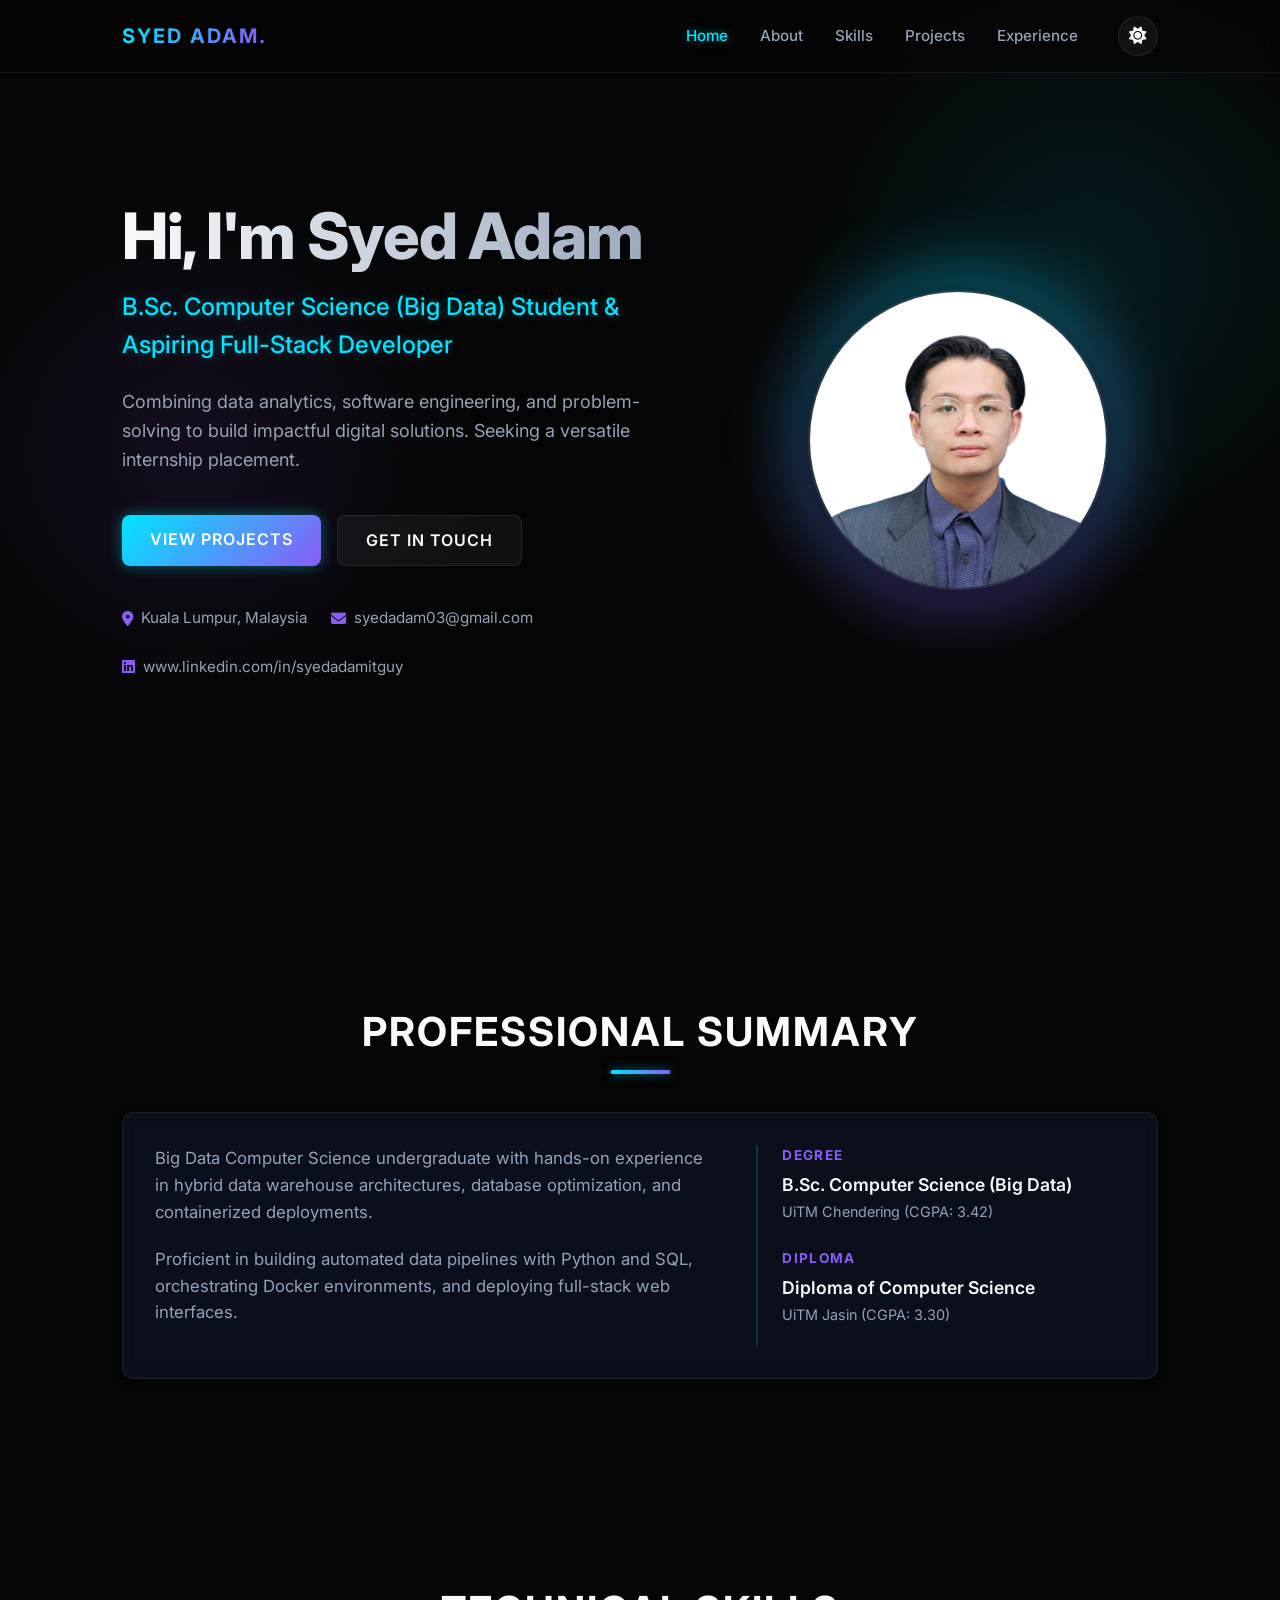
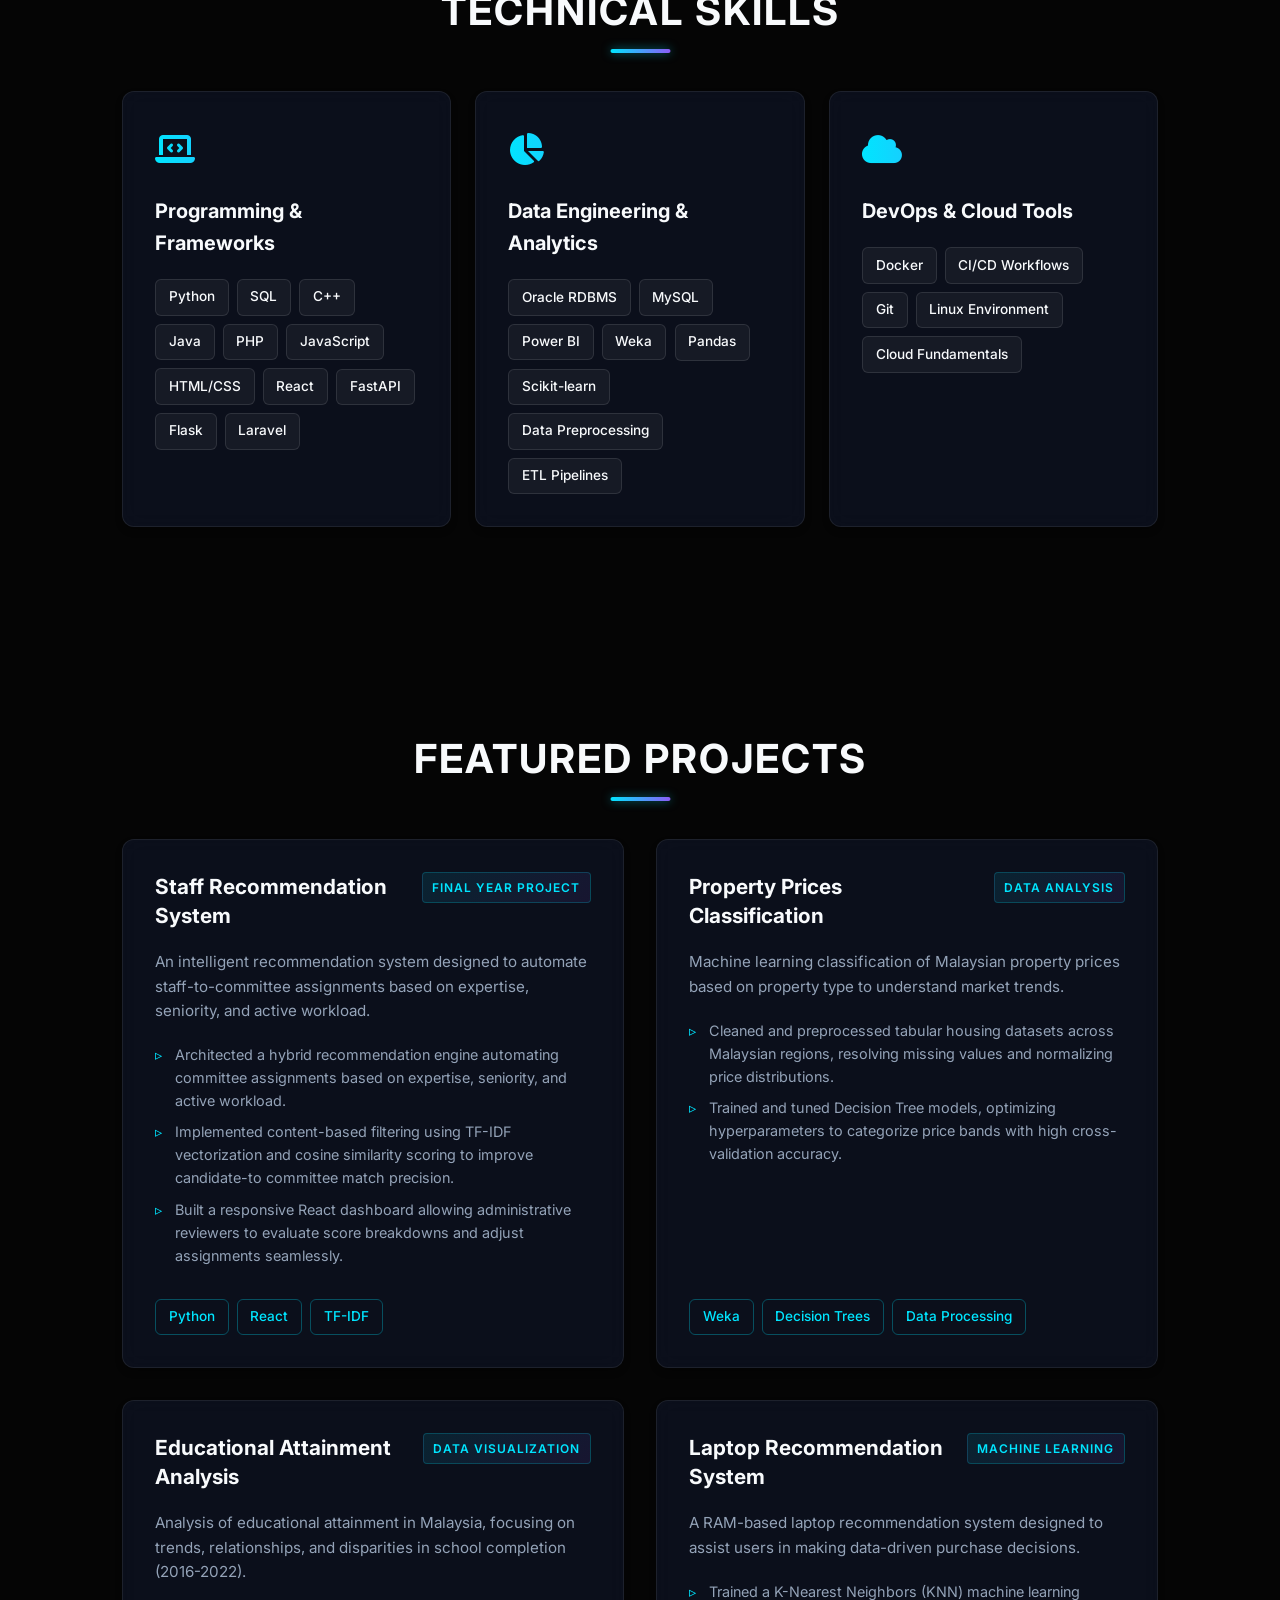
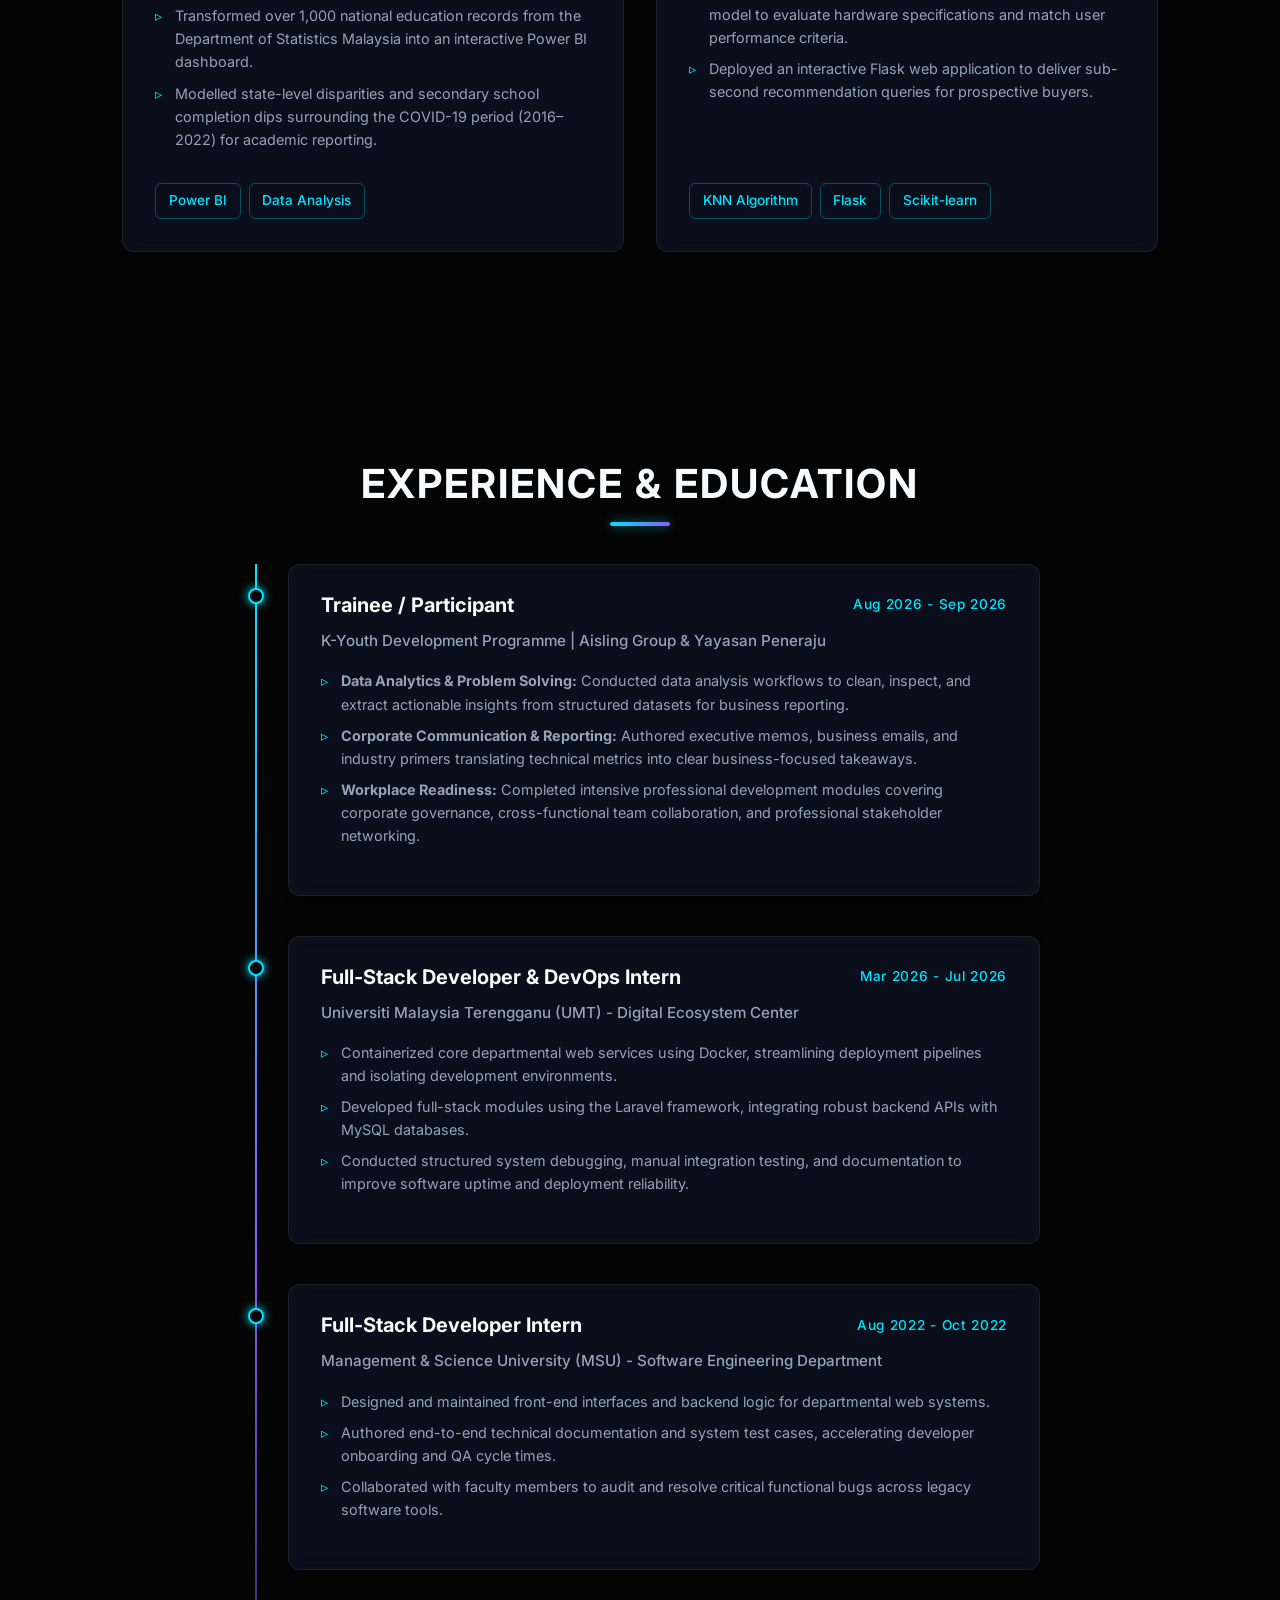
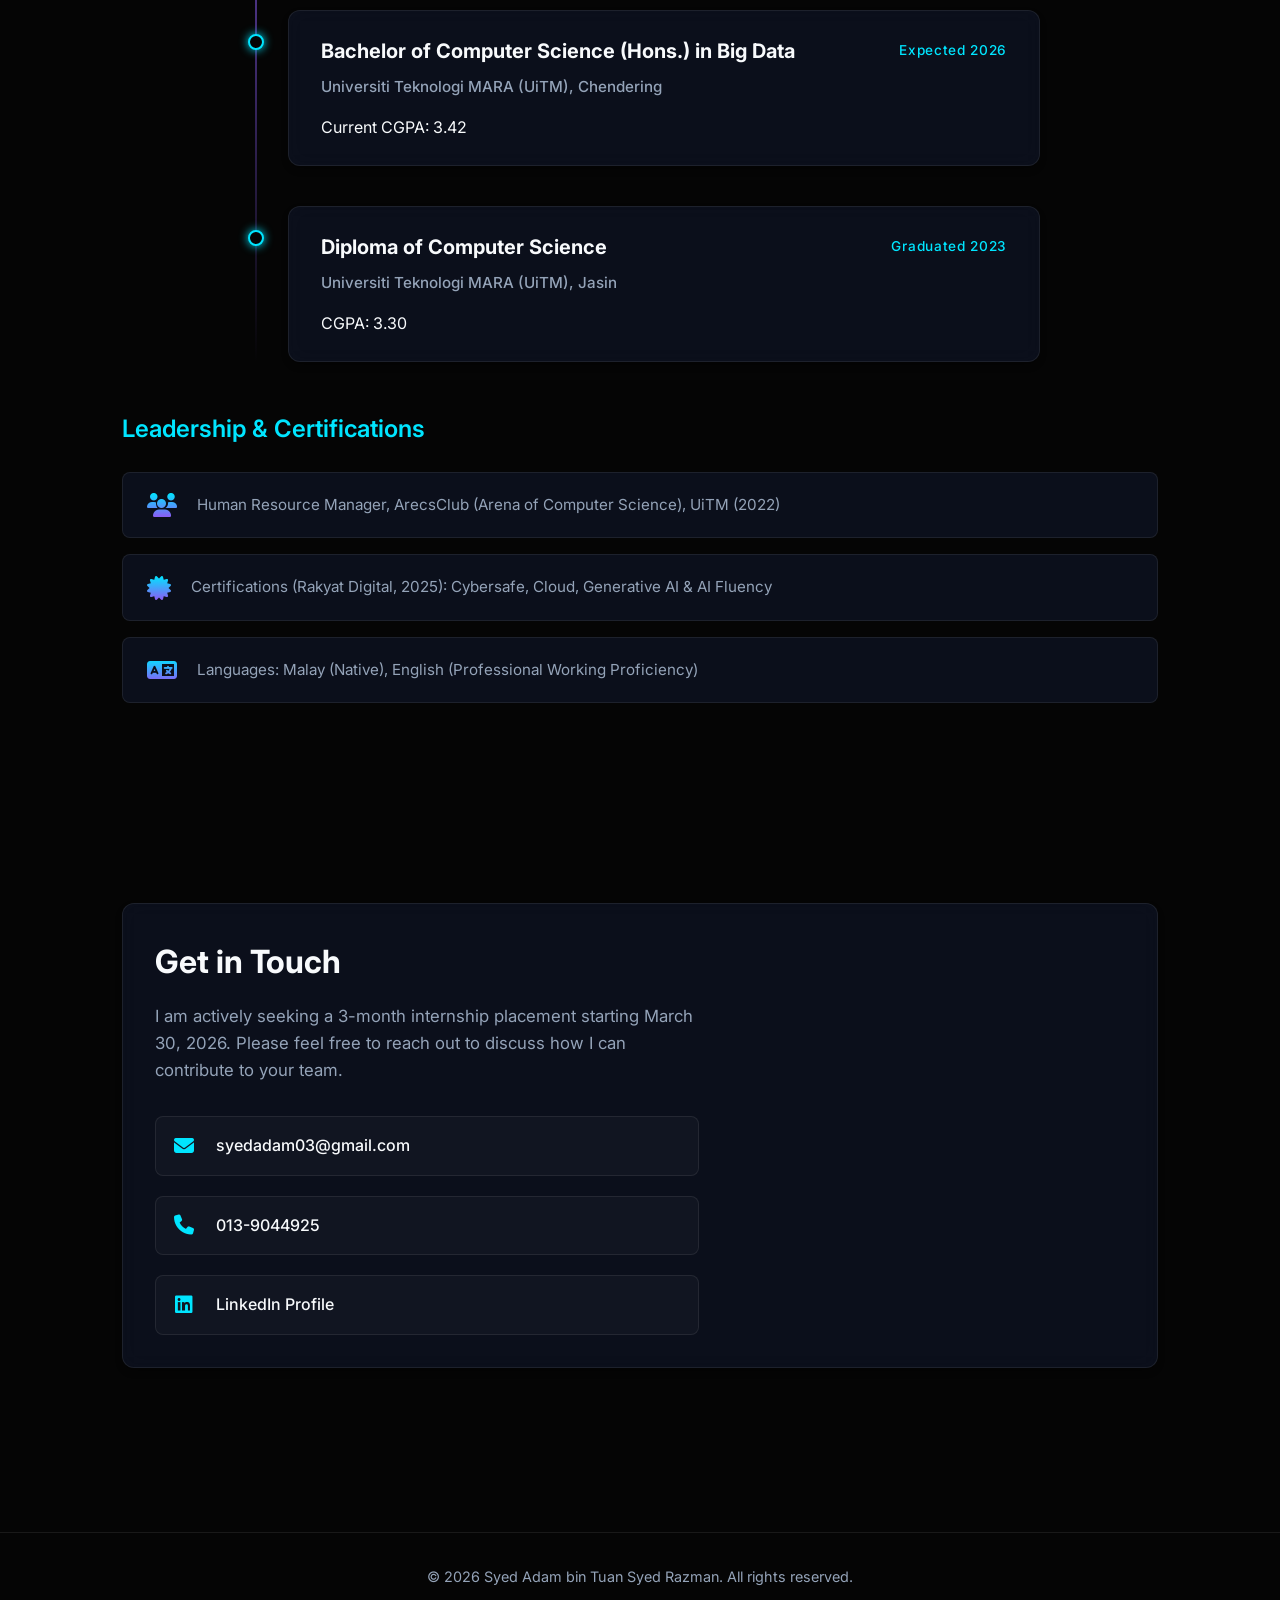
==== commit 6fda5afe: "update content portfolio" ====
--- a/SyedPortfolio.html
+++ b/SyedPortfolio.html
@@ -50,8 +50,8 @@
                     </div>
                     <div class="hero-contact-info">
                         <span><i class="fa-solid fa-location-dot"></i> Kuala Lumpur, Malaysia</span>
-                        <span><i class="fa-solid fa-envelope"></i> syedadam10@gmail.com</span>
-                        <span><i class="fa-brands fa-linkedin"></i> linkedin.com/in/syedadam</span>
+                        <span><i class="fa-solid fa-envelope"></i> syedadam03@gmail.com</span>
+                        <span><i class="fa-brands fa-linkedin"></i> www.linkedin.com/in/syedadamitguy</span>
                     </div>
                 </div>
                 <div class="hero-image-wrapper">
@@ -68,20 +68,16 @@
             <div class="card about-card">
                 <div class="about-grid">
                     <div class="about-text">
-                        <p>I am a highly motivated Computer Science student specializing in Big Data, currently seeking
-                            a versatile internship placement (minimum 3 months) starting March 30, 2026.</p>
-                        <p>I am equipped with a strong foundation in full-stack development, data analytics, software
-                            testing, and cybersecurity principles. My goal is to apply programming, analytical, and
-                            problem-solving skills to translate complex data into actionable insights, secure digital
-                            environments, and ensure high software quality.</p>
-                        <p>I possess strong bilingual communication skills (Malay & English) to collaborate effectively
-                            within a team and tackle organizational challenges.</p>
+                        <p>Big Data Computer Science undergraduate with hands-on experience in hybrid data warehouse
+                            architectures, database optimization, and containerized deployments.</p>
+                        <p>Proficient in building automated data pipelines with Python and SQL, orchestrating Docker
+                            environments, and deploying full-stack web interfaces.</p>
                     </div>
                     <div class="about-stats">
                         <div class="stat-item">
                             <h3>Degree</h3>
                             <p>B.Sc. Computer Science (Big Data)</p>
-                            <span>UiTM Chendering (CGPA: 3.43)</span>
+                            <span>UiTM Chendering (CGPA: 3.42)</span>
                         </div>
                         <div class="stat-item">
                             <h3>Diploma</h3>
@@ -99,31 +95,31 @@
             <div class="skills-grid">
                 <div class="card skill-card">
                     <div class="skill-icon"><i class="fa-solid fa-laptop-code"></i></div>
-                    <h3>Programming & Web</h3>
+                    <h3>Programming & Frameworks</h3>
                     <div class="tags">
-                        <span class="tag">Python</span><span class="tag">JavaScript</span><span class="tag">Java</span>
-                        <span class="tag">C++</span><span class="tag">C#</span><span class="tag">PHP</span>
-                        <span class="tag">SQL</span><span class="tag">React</span><span class="tag">Laravel</span>
-                        <span class="tag">Flask</span><span class="tag">HTML/CSS</span><span
-                            class="tag">TailwindCSS</span>
+                        <span class="tag">Python</span><span class="tag">SQL</span><span class="tag">C++</span>
+                        <span class="tag">Java</span><span class="tag">PHP</span><span class="tag">JavaScript</span>
+                        <span class="tag">HTML/CSS</span><span class="tag">React</span><span class="tag">FastAPI</span>
+                        <span class="tag">Flask</span><span class="tag">Laravel</span>
                     </div>
                 </div>
                 <div class="card skill-card">
                     <div class="skill-icon"><i class="fa-solid fa-chart-pie"></i></div>
-                    <h3>Data Analytics & ML</h3>
+                    <h3>Data Engineering & Analytics</h3>
                     <div class="tags">
-                        <span class="tag">Power BI</span><span class="tag">Scikit-learn</span>
-                        <span class="tag">Pandas</span><span class="tag">Weka</span>
-                        <span class="tag">Data Cleaning</span><span class="tag">Excel</span>
+                        <span class="tag">Oracle RDBMS</span><span class="tag">MySQL</span>
+                        <span class="tag">Power BI</span><span class="tag">Weka</span>
+                        <span class="tag">Pandas</span><span class="tag">Scikit-learn</span>
+                        <span class="tag">Data Preprocessing</span><span class="tag">ETL Pipelines</span>
                     </div>
                 </div>
                 <div class="card skill-card">
-                    <div class="skill-icon"><i class="fa-solid fa-shield-check"></i></div>
-                    <h3>IT & Quality Assurance</h3>
+                    <div class="skill-icon"><i class="fa-solid fa-cloud"></i></div>
+                    <h3>DevOps & Cloud Tools</h3>
                     <div class="tags">
-                        <span class="tag">System Debugging</span><span class="tag">Manual Testing</span>
-                        <span class="tag">Cybersecurity Basics</span><span class="tag">Cloud Computing</span>
-                        <span class="tag">Technical Documentation</span>
+                        <span class="tag">Docker</span><span class="tag">CI/CD Workflows</span>
+                        <span class="tag">Git</span><span class="tag">Linux Environment</span>
+                        <span class="tag">Cloud Fundamentals</span>
                     </div>
                 </div>
             </div>
@@ -139,11 +135,14 @@
                         <span class="project-role">Final Year Project</span>
                     </div>
                     <p class="project-desc">An intelligent recommendation system designed to automate staff-to-committee
-                        assignments based on expertise, experience, and role relevance.</p>
+                        assignments based on expertise, seniority, and active workload.</p>
                     <ul class="project-features">
-                        <li>Implemented a content-based filtering algorithm using Python and TF-IDF vectorization.</li>
-                        <li>Built a React web interface for displaying recommendations and manual adjustments.</li>
-                        <li>Improved task allocation efficiency through data-driven decision-making.</li>
+                        <li>Architected a hybrid recommendation engine automating committee assignments based on
+                            expertise, seniority, and active workload.</li>
+                        <li>Implemented content-based filtering using TF-IDF vectorization and cosine similarity scoring
+                            to improve candidate-to committee match precision.</li>
+                        <li>Built a responsive React dashboard allowing administrative reviewers to evaluate score
+                            breakdowns and adjust assignments seamlessly.</li>
                     </ul>
                     <div class="tags mt-auto">
                         <span class="tag outline">Python</span><span class="tag outline">React</span><span
@@ -159,9 +158,10 @@
                     <p class="project-desc">Machine learning classification of Malaysian property prices based on
                         property type to understand market trends.</p>
                     <ul class="project-features">
-                        <li>Utilized Decision Trees algorithm in Weka to classify property datasets.</li>
-                        <li>Cleaned and preprocessed raw housing data from CSV/Excel sources.</li>
-                        <li>Evaluated model accuracy and optimized hyperparameters.</li>
+                        <li>Cleaned and preprocessed tabular housing datasets across Malaysian regions, resolving
+                            missing values and normalizing price distributions.</li>
+                        <li>Trained and tuned Decision Tree models, optimizing hyperparameters to categorize price bands
+                            with high cross-validation accuracy.</li>
                     </ul>
                     <div class="tags mt-auto">
                         <span class="tag outline">Weka</span><span class="tag outline">Decision Trees</span><span
@@ -177,9 +177,10 @@
                     <p class="project-desc">Analysis of educational attainment in Malaysia, focusing on trends,
                         relationships, and disparities in school completion (2016-2022).</p>
                     <ul class="project-features">
-                        <li>Utilized Power BI to analyze 1,071 records from the Department of Statistics.</li>
-                        <li>Designed dynamic charts to visualize gender relationships and state-level disparities.</li>
-                        <li>Tracked the impact of the COVID-19 pandemic on upper secondary completion.</li>
+                        <li>Transformed over 1,000 national education records from the Department of Statistics Malaysia
+                            into an interactive Power BI dashboard.</li>
+                        <li>Modelled state-level disparities and secondary school completion dips surrounding the
+                            COVID-19 period (2016–2022) for academic reporting.</li>
                     </ul>
                     <div class="tags mt-auto">
                         <span class="tag outline">Power BI</span><span class="tag outline">Data Analysis</span>
@@ -194,9 +195,10 @@
                     <p class="project-desc">A RAM-based laptop recommendation system designed to assist users in making
                         data-driven purchase decisions.</p>
                     <ul class="project-features">
-                        <li>Developed a machine learning model using the K-Nearest Neighbors (KNN) algorithm.</li>
-                        <li>Built an interactive user interface using HTML, CSS, and Flask.</li>
-                        <li>Used Scikit-learn for model training, testing, and predictions.</li>
+                        <li>Trained a K-Nearest Neighbors (KNN) machine learning model to evaluate hardware
+                            specifications and match user performance criteria.</li>
+                        <li>Deployed an interactive Flask web application to deliver sub-second recommendation queries
+                            for prospective buyers.</li>
                     </ul>
                     <div class="tags mt-auto">
                         <span class="tag outline">KNN Algorithm</span><span class="tag outline">Flask</span><span
@@ -215,16 +217,61 @@
                     <div class="timeline-marker"></div>
                     <div class="card timeline-content">
                         <div class="timeline-header">
+                            <h3>Trainee / Participant</h3>
+                            <span class="timeline-date">Aug 2026 - Sep 2026</span>
+                        </div>
+                        <p class="timeline-organization">K-Youth Development Programme | Aisling Group & Yayasan
+                            Peneraju</p>
+                        <ul class="project-features">
+                            <li><strong>Data Analytics & Problem Solving:</strong> Conducted data analysis workflows to
+                                clean, inspect, and extract actionable insights from structured datasets for business
+                                reporting.</li>
+                            <li><strong>Corporate Communication & Reporting:</strong> Authored executive memos, business
+                                emails, and industry primers translating technical metrics into clear business-focused
+                                takeaways.</li>
+                            <li><strong>Workplace Readiness:</strong> Completed intensive professional development
+                                modules covering corporate governance, cross-functional team collaboration, and
+                                professional stakeholder networking.</li>
+                        </ul>
+                    </div>
+                </div>
+
+                <div class="timeline-item">
+                    <div class="timeline-marker"></div>
+                    <div class="card timeline-content">
+                        <div class="timeline-header">
+                            <h3>Full-Stack Developer & DevOps Intern</h3>
+                            <span class="timeline-date">Mar 2026 - Jul 2026</span>
+                        </div>
+                        <p class="timeline-organization">Universiti Malaysia Terengganu (UMT) - Digital Ecosystem Center
+                        </p>
+                        <ul class="project-features">
+                            <li>Containerized core departmental web services using Docker, streamlining deployment
+                                pipelines and isolating development environments.</li>
+                            <li>Developed full-stack modules using the Laravel framework, integrating robust backend
+                                APIs with MySQL databases.</li>
+                            <li>Conducted structured system debugging, manual integration testing, and documentation to
+                                improve software uptime and deployment reliability.</li>
+                        </ul>
+                    </div>
+                </div>
+
+                <div class="timeline-item">
+                    <div class="timeline-marker"></div>
+                    <div class="card timeline-content">
+                        <div class="timeline-header">
                             <h3>Full-Stack Developer Intern</h3>
-                            <span class="timeline-date">Internship</span>
+                            <span class="timeline-date">Aug 2022 - Oct 2022</span>
                         </div>
                         <p class="timeline-organization">Management & Science University (MSU) - Software Engineering
                             Department</p>
                         <ul class="project-features">
-                            <li>Assisted in front-end and back-end development using modern web technologies.</li>
-                            <li>Conducted comprehensive system debugging, manual software testing, and technical
-                                documentation to ensure system quality.</li>
-                            <li>Collaborated with academic staff to enhance departmental web tools.</li>
+                            <li>Designed and maintained front-end interfaces and backend logic for departmental web
+                                systems.</li>
+                            <li>Authored end-to-end technical documentation and system test cases, accelerating
+                                developer onboarding and QA cycle times.</li>
+                            <li>Collaborated with faculty members to audit and resolve critical functional bugs across
+                                legacy software tools.</li>
                         </ul>
                     </div>
                 </div>
@@ -234,10 +281,10 @@
                     <div class="card timeline-content">
                         <div class="timeline-header">
                             <h3>Bachelor of Computer Science (Hons.) in Big Data</h3>
-                            <span class="timeline-date">2023 - Present</span>
+                            <span class="timeline-date">Expected 2026</span>
                         </div>
                         <p class="timeline-organization">Universiti Teknologi MARA (UiTM), Chendering</p>
-                        <p>Current CGPA: 3.43</p>
+                        <p>Current CGPA: 3.42</p>
                     </div>
                 </div>
 
@@ -246,33 +293,28 @@
                     <div class="card timeline-content">
                         <div class="timeline-header">
                             <h3>Diploma of Computer Science</h3>
-                            <span class="timeline-date">2021 - 2023</span>
+                            <span class="timeline-date">Graduated 2023</span>
                         </div>
                         <p class="timeline-organization">Universiti Teknologi MARA (UiTM), Jasin</p>
-                        <p>Current CGPA: 3.3</p>
+                        <p>CGPA: 3.30</p>
                     </div>
                 </div>
             </div>
 
             <div class="achievements-container mt-4">
-                <h3 class="subsection-title">Certifications & Achievements</h3>
+                <h3 class="subsection-title">Leadership & Certifications</h3>
                 <div class="cert-grid">
                     <div class="cert-card">
+                        <i class="fa-solid fa-users text-primary"></i>
+                        <span>Human Resource Manager, ArecsClub (Arena of Computer Science), UiTM (2022)</span>
+                    </div>
+                    <div class="cert-card">
                         <i class="fa-solid fa-certificate text-primary"></i>
-                        <span>Rakyat Digital Certifications: Cybersecurity, Cloud, Blockchain, Generative AI, AI Safety,
-                            AI Fluency (2025)</span>
+                        <span>Certifications (Rakyat Digital, 2025): Cybersafe, Cloud, Generative AI & AI Fluency</span>
                     </div>
                     <div class="cert-card">
-                        <i class="fa-solid fa-trophy text-primary"></i>
-                        <span>Participant in Product Idea Innovation (PRIDE) 11th Edition Showcase (2025)</span>
-                    </div>
-                    <div class="cert-card">
-                        <i class="fa-solid fa-users text-primary"></i>
-                        <span>Human Resource Manager, Sekretariat (Assoc of Computer Science), UiTM (2022)</span>
-                    </div>
-                    <div class="cert-card">
-                        <i class="fa-solid fa-chalkboard-user text-primary"></i>
-                        <span>Participant in Service Learning Malaysia University for Society (SULAM) (2025)</span>
+                        <i class="fa-solid fa-language text-primary"></i>
+                        <span>Languages: Malay (Native), English (Professional Working Proficiency)</span>
                     </div>
                 </div>
             </div>
@@ -287,13 +329,13 @@
                         reach out to discuss how I can contribute to your team.</p>
 
                     <div class="contact-methods">
-                        <a href="mailto:syedadam10@gmail.com" class="contact-method">
+                        <a href="mailto:syedadam03@gmail.com" class="contact-method">
                             <i class="fa-solid fa-envelope"></i>
-                            <span>syedadam10@gmail.com</span>
+                            <span>syedadam03@gmail.com</span>
                         </a>
                         <div class="contact-method">
                             <i class="fa-solid fa-phone"></i>
-                            <span>013-9095676</span>
+                            <span>013-9044925</span>
                         </div>
                         <a href="https://linkedin.com/in/syedadam" class="contact-method">
                             <i class="fa-brands fa-linkedin"></i>
@@ -302,18 +344,18 @@
                     </div>
                 </div>
 
-                <div class="reference-info">
+                <!-- <div class="reference-info">
                     <h3>Academic Reference</h3>
                     <div class="ref-card">
-                        <p class="ref-name">Nik Marsyahariam Binti Nik Daud</p>
+                        <p class="ref-name">NIK MARSYAHARIANI BINTI NIK DAUD</p>
                         <p class="ref-title">Industrial Training Coordinator</p>
                         <p class="ref-org">Faculty of Computer and Mathematical Science, UiTM Chendering</p>
                         <div class="ref-contact">
-                            <span><i class="fa-solid fa-phone"></i> 013-9226934</span>
-                            <span><i class="fa-solid fa-envelope"></i> nikmar14@uitm.edu.my</span>
-                        </div>
-                    </div>
-                </div>
+                            <span><i class="fa-solid fa-phone"></i> 013-9229594</span>
+                            <span><i class="fa-solid fa-envelope"></i> nikma944@uitm.edu.my</span>
+                        </div>
+                    </div>
+                </div> -->
             </div>
         </section>
 
